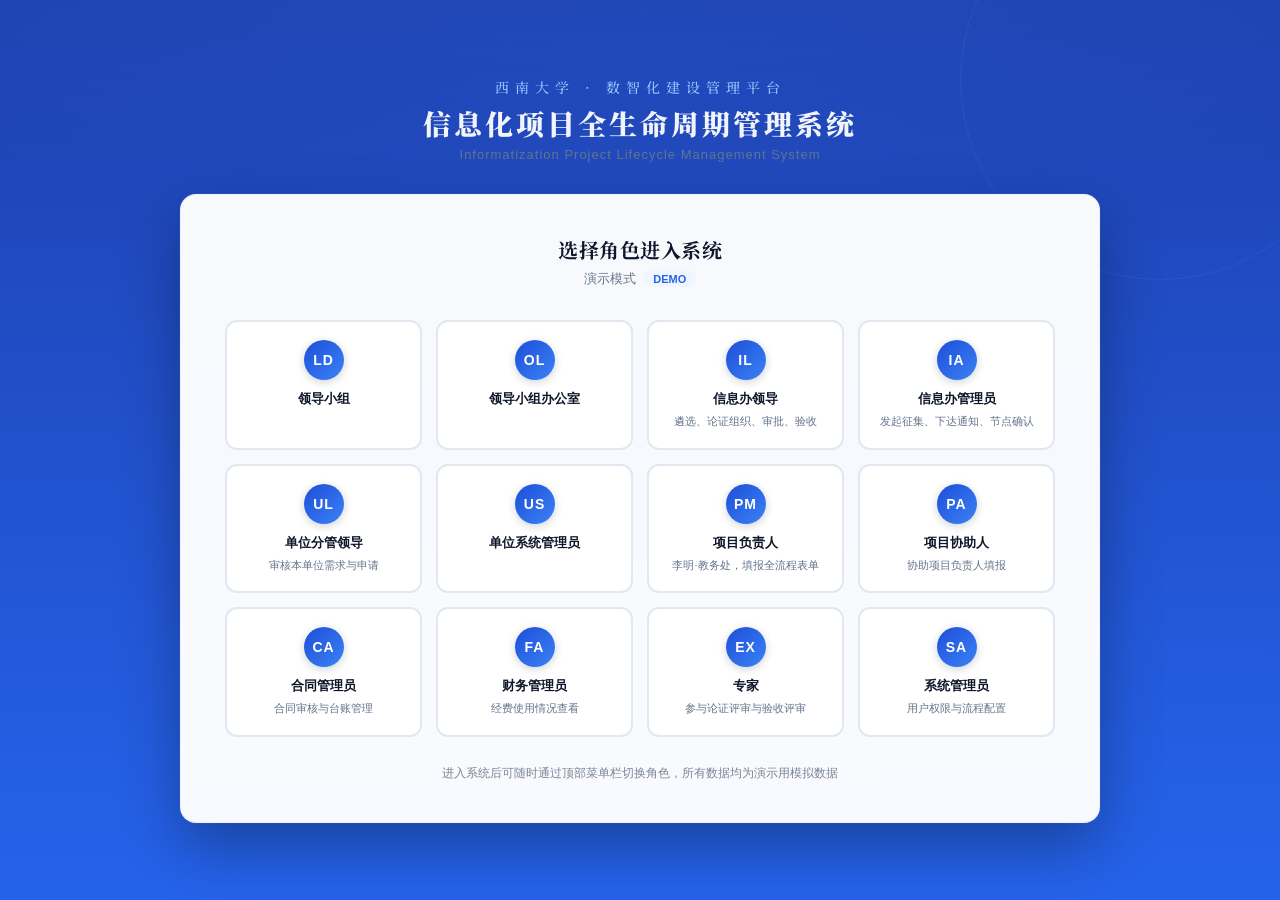
==== my-project-code/demo/index.html @ 93edc7f9 "20260416231631 修改Claude规范，剔除无关文件" ====
<!DOCTYPE html>
<html lang="zh-CN">
<head>
  <meta charset="UTF-8">
  <title>信息化项目全生命周期管理系统 — 演示登录</title>
  <link rel="stylesheet" href="shared/style.css">
  <style>
    body {
      background: var(--primary);
      min-height: 100vh;
      display: flex;
      flex-direction: column;
      align-items: center;
      justify-content: center;
      position: relative;
      overflow: hidden;
    }
    /* Subtle geometric background pattern */
    body::before {
      content: '';
      position: fixed;
      inset: 0;
      background:
        radial-gradient(ellipse 80% 50% at 50% -20%, rgba(59,130,246,.2), transparent),
        radial-gradient(ellipse 60% 40% at 80% 100%, rgba(37,99,235,.1), transparent),
        linear-gradient(180deg, #1e40af 0%, #2563eb 100%);
      z-index: 0;
    }
    /* Floating geometric accents */
    body::after {
      content: '';
      position: fixed;
      top: -120px;
      right: -80px;
      width: 400px;
      height: 400px;
      border: 1px solid rgba(96,165,250,.12);
      border-radius: 50%;
      z-index: 0;
    }
    .login-wrapper {
      position: relative;
      z-index: 1;
      width: 920px;
      max-width: 95vw;
    }
    .sys-brand {
      text-align: center;
      margin-bottom: 32px;
      animation: brandEnter .6s ease both;
    }
    .sys-org {
      font-family: var(--font-display);
      font-size: 14px;
      font-weight: 500;
      color: #93c5fd;
      letter-spacing: 6px;
      text-transform: uppercase;
      margin-bottom: 8px;
    }
    .sys-name {
      font-family: var(--font-display);
      font-size: 28px;
      font-weight: 900;
      color: #f1f5f9;
      letter-spacing: 3px;
      line-height: 1.3;
    }
    .sys-name-sub {
      font-size: 13px;
      color: #64748b;
      margin-top: 6px;
      font-weight: 400;
      letter-spacing: 1px;
    }
    @keyframes brandEnter {
      from { opacity: 0; transform: translateY(-20px); }
      to { opacity: 1; transform: none; }
    }
    .login-box {
      background: rgba(255,255,255,.97);
      backdrop-filter: blur(20px);
      border-radius: 16px;
      padding: 40px 44px;
      border: 1px solid rgba(226,232,240,.5);
      box-shadow: 0 25px 60px rgba(0,0,0,.3), 0 0 0 1px rgba(255,255,255,.05);
      animation: boxEnter .5s ease .15s both;
    }
    @keyframes boxEnter {
      from { opacity: 0; transform: translateY(20px) scale(.98); }
      to { opacity: 1; transform: none; }
    }
    .login-title {
      text-align: center;
      margin-bottom: 6px;
      font-family: var(--font-display);
      font-size: 20px;
      font-weight: 700;
      color: var(--text-primary);
      letter-spacing: 0.5px;
    }
    .login-sub {
      text-align: center;
      margin-bottom: 32px;
      font-size: 13px;
      color: var(--text-secondary);
    }
    .login-sub span {
      display: inline-block;
      padding: 2px 10px;
      background: #eff6ff;
      color: var(--accent);
      border-radius: 12px;
      font-weight: 600;
      font-size: 11px;
      margin-left: 4px;
    }
    .role-grid {
      display: grid;
      grid-template-columns: repeat(4, 1fr);
      gap: 14px;
    }
    .role-card {
      border: 2px solid var(--border);
      border-radius: 12px;
      padding: 18px 14px;
      text-align: center;
      cursor: pointer;
      transition: all .25s cubic-bezier(.4,0,.2,1);
      background: #fff;
      position: relative;
      overflow: hidden;
    }
    .role-card::before {
      content: '';
      position: absolute;
      inset: 0;
      background: linear-gradient(135deg, rgba(37,99,235,.04), transparent);
      opacity: 0;
      transition: opacity .25s ease;
    }
    .role-card:hover {
      border-color: var(--accent);
      transform: translateY(-4px);
      box-shadow: 0 8px 25px rgba(37,99,235,.15), 0 2px 6px rgba(0,0,0,.06);
    }
    .role-card:hover::before { opacity: 1; }
    .role-card:active { transform: translateY(-2px); }
    .role-card .icon { margin-bottom: 10px; display: flex; justify-content: center; position: relative; z-index: 1; }
    .role-card .name {
      font-size: 13px;
      font-weight: 700;
      color: var(--text-primary);
      margin-bottom: 5px;
      position: relative; z-index: 1;
    }
    .role-card .desc {
      font-size: 11px;
      color: var(--text-secondary);
      line-height: 1.5;
      position: relative; z-index: 1;
    }
    /* Staggered entrance animation */
    .role-card { animation: cardFlyIn .4s ease both; }
    .role-card:nth-child(1)  { animation-delay: .2s; }
    .role-card:nth-child(2)  { animation-delay: .25s; }
    .role-card:nth-child(3)  { animation-delay: .3s; }
    .role-card:nth-child(4)  { animation-delay: .35s; }
    .role-card:nth-child(5)  { animation-delay: .4s; }
    .role-card:nth-child(6)  { animation-delay: .45s; }
    .role-card:nth-child(7)  { animation-delay: .5s; }
    .role-card:nth-child(8)  { animation-delay: .55s; }
    .role-card:nth-child(9)  { animation-delay: .6s; }
    .role-card:nth-child(10) { animation-delay: .65s; }
    .role-card:nth-child(11) { animation-delay: .7s; }
    .role-card:nth-child(12) { animation-delay: .75s; }
    @keyframes cardFlyIn {
      from { opacity: 0; transform: translateY(16px) scale(.95); }
      to { opacity: 1; transform: none; }
    }
    .demo-notice {
      margin-top: 28px;
      text-align: center;
      font-size: 12px;
      color: #475569;
      opacity: 0;
      animation: fadeUp .4s ease .9s both;
    }
    @keyframes fadeUp {
      from { opacity: 0; transform: translateY(8px); }
      to { opacity: .7; transform: none; }
    }
    @media (max-width: 700px) {
      .role-grid { grid-template-columns: repeat(2, 1fr); }
      .login-box { padding: 28px 20px; }
      .sys-name { font-size: 22px; }
    }
  </style>
  <script src="shared/data.js"></script>
</head>
<body>
  <div class="login-wrapper">
    <div class="sys-brand">
      <div class="sys-org">西南大学 · 数智化建设管理平台</div>
      <div class="sys-name">信息化项目全生命周期管理系统</div>
      <div class="sys-name-sub">Informatization Project Lifecycle Management System</div>
    </div>
    <div class="login-box">
      <div class="login-title">选择角色进入系统</div>
      <div class="login-sub">演示模式 <span>DEMO</span></div>
      <div class="role-grid" id="role-grid"></div>
      <div class="demo-notice">进入系统后可随时通过顶部菜单栏切换角色，所有数据均为演示用模拟数据</div>
    </div>
  </div>
  <script>
    const descs = { 'project-leader':'审定重大项目立项','office-leader':'审定中小型项目、接收汇报','info-leader':'遴选、论证组织、审批、验收','info-admin':'发起征集、下达通知、节点确认','unit-leader':'审核本单位需求与申请','unit-sysadmin':'指派填报任务、排序提交','project-manager':'李明·教务处，填报全流程表单','project-assistant':'协助项目负责人填报','contract-admin':'合同审核与台账管理','finance-admin':'经费使用情况查看','expert':'参与论证评审与验收评审','sys-admin':'用户权限与流程配置' };
    const grid = document.getElementById('role-grid');
    DATA.roles.forEach(role => {
      const card = document.createElement('div');
      card.className = 'role-card';
      card.innerHTML = '<div class="icon"><span class="role-icon-badge">' + role.icon + '</span></div><div class="name">' + role.short + '</div><div class="desc">' + (descs[role.id] || '') + '</div>';
      card.onclick = () => { localStorage.setItem('currentRole', role.id); window.location.href = 'app.html#dashboard'; };
      grid.appendChild(card);
    });
  </script>
</body>
</html>
---- my-project-code/demo/shared/style.css ----
/* ===== Google Fonts Import ===== */
@import url('https://fonts.googleapis.com/css2?family=Noto+Serif+SC:wght@500;700;900&family=LXGW+WenKai:wght@400;500;700&display=swap');

/* ===== CSS Variables / Light Blue Theme ===== */
:root {
  --primary: #2563eb;
  --primary-hover: #1d4ed8;
  --primary-light: #3b82f6;
  --accent: #2563eb;
  --accent-hover: #1d4ed8;
  --accent-light: #dbeafe;
  --success: #15803d;
  --warning: #a16207;
  --danger: #dc2626;
  --info: #1d4ed8;
  --text-primary: #0f172a;
  --text-secondary: #64748b;
  --text-muted: #94a3b8;
  --border: #e2e8f0;
  --border-light: #f1f5f9;
  --bg-layout: #f0f5ff;
  --bg-card: #ffffff;
  --bg-warm: #f8faff;
  --sidebar-bg: #ffffff;
  --sidebar-text: #475569;
  --sidebar-active-bg: #eff6ff;
  --sidebar-hover-bg: #f8fafc;
  --sidebar-active-text: #2563eb;
  --sidebar-group-text: #94a3b8;
  --header-height: 56px;
  --sidebar-width: 220px;
  --radius: 8px;
  --radius-lg: 12px;
  --shadow: 0 1px 3px rgba(15,23,42,.06), 0 1px 2px rgba(15,23,42,.04);
  --shadow-md: 0 4px 6px -1px rgba(15,23,42,.07), 0 2px 4px -2px rgba(15,23,42,.05);
  --shadow-lg: 0 10px 15px -3px rgba(15,23,42,.08), 0 4px 6px -4px rgba(15,23,42,.04);
  --font-display: 'Noto Serif SC', 'SimSun', serif;
  --font-body: 'LXGW WenKai', 'PingFang SC', 'Microsoft YaHei', sans-serif;
  --transition: .2s cubic-bezier(.4,0,.2,1);
}

/* ===== Reset ===== */
*, *::before, *::after { box-sizing: border-box; margin: 0; padding: 0; }
body {
  font-family: var(--font-body);
  font-size: 14px;
  color: var(--text-primary);
  background: var(--bg-layout);
  -webkit-font-smoothing: antialiased;
  -moz-osx-font-smoothing: grayscale;
}
a { color: var(--accent); text-decoration: none; cursor: pointer; transition: color var(--transition); }
a:hover { color: var(--accent-hover); text-decoration: underline; }
table { border-collapse: collapse; width: 100%; }

/* ===== Scrollbar ===== */
::-webkit-scrollbar { width: 6px; height: 6px; }
::-webkit-scrollbar-track { background: transparent; }
::-webkit-scrollbar-thumb { background: #cbd5e1; border-radius: 3px; }
::-webkit-scrollbar-thumb:hover { background: #94a3b8; }

/* ===== Layout ===== */
.layout { display: flex; flex-direction: column; height: 100vh; overflow: hidden; }
.layout-header {
  height: var(--header-height);
  background: var(--primary);
  display: flex; align-items: center; justify-content: space-between;
  padding: 0 24px;
  flex-shrink: 0;
  z-index: 100;
  box-shadow: 0 1px 3px rgba(0,0,0,.2);
}
.layout-header .logo {
  font-family: var(--font-display);
  font-size: 17px;
  font-weight: 700;
  color: #f1f5f9;
  white-space: nowrap;
  letter-spacing: 1.5px;
}
.layout-header .header-right { display: flex; align-items: center; gap: 14px; }
.layout-body { display: flex; flex: 1; overflow: hidden; }
.layout-sidebar {
  width: var(--sidebar-width);
  background: var(--sidebar-bg);
  overflow-y: auto;
  flex-shrink: 0;
  border-right: 1px solid var(--border);
  box-shadow: none;
}
.layout-content {
  flex: 1;
  overflow-y: auto;
  padding: 20px 24px;
  background: var(--bg-layout);
  animation: contentFadeIn .35s ease;
}
@keyframes contentFadeIn { from { opacity: 0; transform: translateY(6px); } to { opacity: 1; transform: none; } }

/* ===== Sidebar Navigation ===== */
.nav-group-label {
  padding: 16px 20px 6px;
  font-size: 10px;
  letter-spacing: 2px;
  color: var(--sidebar-group-text);
  text-transform: uppercase;
  font-weight: 700;
}
.nav-item {
  display: flex;
  align-items: center;
  gap: 8px;
  padding: 10px 20px;
  color: var(--sidebar-text);
  cursor: pointer;
  font-size: 13px;
  transition: all var(--transition);
  white-space: nowrap;
  overflow: hidden;
  text-overflow: ellipsis;
  text-decoration: none;
  border-left: 3px solid transparent;
  margin: 1px 0;
}
.nav-item svg {
  width: 16px;
  height: 16px;
  flex-shrink: 0;
  stroke-width: 1.8;
}
.nav-item.active svg {
  color: var(--sidebar-active-text);
}
.nav-item:hover {
  background: var(--sidebar-hover-bg);
  color: var(--text-primary);
  text-decoration: none;
}
.nav-item.active {
  background: var(--sidebar-active-bg);
  color: var(--sidebar-active-text);
  font-weight: 600;
  text-decoration: none;
  border-left-color: var(--sidebar-active-text);
}

/* ===== Breadcrumb ===== */
.breadcrumb {
  font-size: 12px;
  color: var(--text-muted);
  margin-bottom: 14px;
  font-weight: 500;
}
.breadcrumb span { color: var(--text-primary); font-weight: 600; }
.breadcrumb a { color: var(--text-muted); text-decoration: none; }
.breadcrumb a:hover { color: var(--accent); }

/* ===== Page Title ===== */
.page-header {
  display: flex;
  align-items: center;
  justify-content: space-between;
  margin-bottom: 20px;
}
.page-title {
  font-family: var(--font-display);
  font-size: 20px;
  font-weight: 700;
  color: var(--text-primary);
  letter-spacing: 0.5px;
}

/* ===== Cards ===== */
.card {
  background: var(--bg-card);
  border-radius: var(--radius-lg);
  border: 1px solid var(--border);
  padding: 22px;
  margin-bottom: 18px;
  box-shadow: var(--shadow);
  transition: box-shadow var(--transition);
  animation: cardEnter .4s ease both;
}
.card:hover { box-shadow: var(--shadow-md); }
.card-title {
  font-family: var(--font-display);
  font-size: 15px;
  font-weight: 700;
  margin-bottom: 16px;
  color: var(--text-primary);
  border-bottom: 2px solid var(--border-light);
  padding-bottom: 12px;
  letter-spacing: 0.3px;
}
@keyframes cardEnter {
  from { opacity: 0; transform: translateY(10px); }
  to { opacity: 1; transform: none; }
}
.card:nth-child(2) { animation-delay: .05s; }
.card:nth-child(3) { animation-delay: .1s; }
.card:nth-child(4) { animation-delay: .15s; }

/* ===== Stat Cards ===== */
.stat-row { display: flex; gap: 16px; margin-bottom: 18px; }
.stat-card {
  flex: 1;
  background: var(--bg-card);
  border-radius: var(--radius-lg);
  padding: 18px 22px;
  border: 1px solid var(--border);
  display: flex;
  flex-direction: column;
  gap: 6px;
  box-shadow: var(--shadow);
  transition: all var(--transition);
  position: relative;
  overflow: hidden;
  animation: cardEnter .4s ease both;
}
.stat-card::before {
  content: '';
  position: absolute;
  left: 0;
  top: 0;
  bottom: 0;
  width: 4px;
}
.stat-card:hover {
  transform: translateY(-2px);
  box-shadow: var(--shadow-lg);
}
.stat-value { font-family: var(--font-display); font-size: 30px; font-weight: 900; color: var(--text-primary); line-height: 1.1; }
.stat-label { font-size: 12px; color: var(--text-secondary); font-weight: 500; }

.stat-card.success::before { background: var(--success); }
.stat-card.success .stat-value { color: var(--success); }
.stat-card.warning::before { background: var(--warning); }
.stat-card.warning .stat-value { color: var(--warning); }
.stat-card.purple::before { background: #7c3aed; }
.stat-card.purple .stat-value { color: #7c3aed; }
.stat-card.danger::before { background: var(--danger); }
.stat-card.danger .stat-value { color: var(--danger); }

.stat-blue::before   { background: var(--info) !important; }
.stat-blue .stat-value   { color: var(--info) !important; }
.stat-green::before  { background: var(--success) !important; }
.stat-green .stat-value  { color: var(--success) !important; }
.stat-orange::before { background: #ea580c !important; }
.stat-orange .stat-value { color: #ea580c !important; }
.stat-purple::before { background: #7c3aed !important; }
.stat-purple .stat-value { color: #7c3aed !important; }

/* ===== Buttons ===== */
.btn {
  display: inline-flex;
  align-items: center;
  gap: 6px;
  padding: 7px 18px;
  border-radius: 6px;
  border: 1px solid var(--border);
  background: #fff;
  font-family: var(--font-body);
  font-size: 13px;
  font-weight: 500;
  cursor: pointer;
  transition: all var(--transition);
  color: var(--text-primary);
}
.btn:hover { border-color: var(--primary); color: var(--primary); box-shadow: 0 1px 2px rgba(0,0,0,.05); }
.btn-primary {
  background: var(--accent);
  border-color: var(--accent);
  color: #fff;
}
.btn-primary:hover { background: var(--accent-hover); border-color: var(--accent-hover); color: #fff; box-shadow: 0 2px 4px rgba(14,165,156,.3); }
.btn-success { background: var(--success); border-color: var(--success); color: #fff; }
.btn-success:hover { background: #16a34a; border-color: #16a34a; color: #fff; }
.btn-danger { background: #fef2f2; border-color: #fecaca; color: var(--danger); }
.btn-danger:hover { background: #fee2e2; }
.btn-warning { background: var(--accent); border-color: var(--accent); color: #fff; }
.btn-warning:hover { background: var(--accent-hover); border-color: var(--accent-hover); color: #fff; }
.btn-danger-outline { background: #fff; border-color: var(--danger); color: var(--danger); }
.btn-danger-outline:hover { background: #fef2f2; }
.btn-sm { padding: 4px 12px; font-size: 12px; border-radius: 5px; }
.btn-link { border: none; background: none; color: var(--accent); padding: 0 4px; text-decoration: underline; font-weight: 500; }
.btn-link:hover { color: var(--accent-hover); }
.btn-default { background: #fff; border: 1px solid var(--border); color: var(--text-primary); }
.btn-default:hover { border-color: var(--primary); color: var(--primary); }

/* ===== Forms ===== */
.form-grid { display: grid; grid-template-columns: 1fr 1fr; gap: 16px; margin-bottom: 16px; }
.form-grid.cols-1 { grid-template-columns: 1fr; }
.form-grid.cols-3 { grid-template-columns: 1fr 1fr 1fr; }
.form-item { display: flex; flex-direction: column; gap: 5px; }
.form-item.span-2 { grid-column: span 2; }
.form-label { font-size: 13px; color: var(--text-secondary); font-weight: 500; }
.form-label .req { color: var(--danger); margin-left: 2px; }
.required::after { content: ' *'; color: var(--danger); }
.form-control {
  padding: 8px 12px;
  border: 1px solid var(--border);
  border-radius: 6px;
  font-family: var(--font-body);
  font-size: 13px;
  outline: none;
  transition: all var(--transition);
  background: #fff;
  color: var(--text-primary);
  width: 100%;
}
.form-control:focus { border-color: var(--accent); box-shadow: 0 0 0 3px rgba(14,165,156,.12); }
.form-control[readonly], .form-control[disabled] { background: var(--bg-layout); color: var(--text-secondary); }
textarea.form-control { resize: vertical; min-height: 80px; }
.input {
  padding: 7px 12px;
  border: 1px solid var(--border);
  border-radius: 6px;
  font-family: var(--font-body);
  font-size: 13px;
  outline: none;
  transition: all var(--transition);
  background: #fff;
  color: var(--text-primary);
}
.input:focus { border-color: var(--accent); box-shadow: 0 0 0 3px rgba(14,165,156,.12); }
.input[disabled] { background: var(--bg-layout); color: var(--text-secondary); }
.select {
  padding: 7px 12px;
  border: 1px solid var(--border);
  border-radius: 6px;
  font-family: var(--font-body);
  font-size: 13px;
  outline: none;
  background: #fff;
  color: var(--text-primary);
  cursor: pointer;
  transition: border-color var(--transition);
}
.select:focus { border-color: var(--accent); }
.textarea {
  padding: 8px 12px;
  border: 1px solid var(--border);
  border-radius: 6px;
  font-family: var(--font-body);
  font-size: 13px;
  outline: none;
  resize: vertical;
  background: #fff;
  color: var(--text-primary);
  width: 100%;
  transition: all var(--transition);
}
.textarea:focus { border-color: var(--accent); box-shadow: 0 0 0 3px rgba(14,165,156,.12); }
.textarea[disabled] { background: var(--bg-layout); color: var(--text-secondary); }
.form-hint { font-size: 11px; color: var(--text-muted); }
.form-footer { display: flex; justify-content: flex-end; gap: 8px; padding-top: 10px; border-top: 1px solid var(--border-light); margin-top: 10px; }
.form-actions { display: flex; justify-content: flex-end; gap: 8px; padding-top: 14px; border-top: 1px solid var(--border-light); margin-top: 18px; }
.form-title {
  font-family: var(--font-display);
  font-size: 16px;
  font-weight: 700;
  border-bottom: 2px solid var(--accent);
  padding-bottom: 10px;
  margin-bottom: 16px;
}
.form-section-title {
  font-family: var(--font-display);
  font-size: 14px;
  font-weight: 700;
  color: var(--text-primary);
  border-left: 3px solid var(--accent);
  padding-left: 10px;
  margin: 16px 0 12px;
  letter-spacing: 0.3px;
}

/* ===== Search / Filter Bar ===== */
.search-bar { display: flex; gap: 8px; align-items: center; margin-bottom: 16px; flex-wrap: wrap; }
.filter-bar { display: flex; gap: 8px; align-items: center; margin-bottom: 16px; flex-wrap: wrap; }
.filter-bar .input, .filter-bar .select { padding: 6px 12px; border: 1px solid var(--border); border-radius: 6px; font-size: 13px; }

/* ===== Tables ===== */
.table-wrap {
  background: var(--bg-card);
  border-radius: var(--radius-lg);
  border: 1px solid var(--border);
  overflow: hidden;
  box-shadow: var(--shadow);
}
.table { width: 100%; border-collapse: collapse; }
.data-table { width: 100%; }
.data-table th, .table th {
  padding: 12px 14px;
  background: #f1f5f9;
  font-weight: 600;
  font-size: 12px;
  color: var(--text-secondary);
  border-bottom: 2px solid var(--border);
  text-align: left;
  white-space: nowrap;
  text-transform: uppercase;
  letter-spacing: 0.5px;
}
.data-table th.sortable { cursor: pointer; user-select: none; }
.data-table th.sortable:hover { color: var(--text-primary); }
.data-table th .sort-icon { font-size: 10px; margin-left: 4px; opacity: .5; }
.data-table td, .table td {
  padding: 11px 14px;
  border-bottom: 1px solid var(--border-light);
  font-size: 13px;
  transition: background var(--transition);
}
.data-table tr:last-child td, .table tr:last-child td { border-bottom: none; }
.data-table tr:hover td, .table tr:hover td { background: #f8fafc; }
.table-pagination {
  padding: 12px 14px;
  display: flex;
  justify-content: space-between;
  align-items: center;
  font-size: 12px;
  color: var(--text-secondary);
  border-top: 1px solid var(--border);
  background: #fafbfc;
}

/* ===== Tags (Properly Color-Coded) ===== */
.tag {
  display: inline-block;
  padding: 2px 10px;
  border-radius: 12px;
  font-size: 11px;
  white-space: nowrap;
  font-weight: 600;
  letter-spacing: 0.2px;
}
.tag-blue    { background: #eff6ff; color: #1d4ed8; border: 1px solid #bfdbfe; }
.tag-green   { background: #f0fdf4; color: #15803d; border: 1px solid #bbf7d0; }
.tag-success { background: #f0fdf4; color: #15803d; border: 1px solid #bbf7d0; }
.tag-orange  { background: #fff7ed; color: #c2410c; border: 1px solid #fed7aa; }
.tag-warning { background: #fefce8; color: #a16207; border: 1px solid #fef08a; }
.tag-red     { background: #fef2f2; color: #dc2626; border: 1px solid #fecaca; }
.tag-danger  { background: #fef2f2; color: #dc2626; border: 1px solid #fecaca; }
.tag-purple  { background: #faf5ff; color: #7c3aed; border: 1px solid #e9d5ff; }
.tag-gray    { background: #f1f5f9; color: #475569; border: 1px solid #cbd5e1; }
.tag-cyan    { background: #ecfeff; color: #0e7490; border: 1px solid #a5f3fc; }

/* ===== Notice Items ===== */
.notice-item {
  border-left: 4px solid var(--border);
  padding: 10px 14px;
  border-radius: 0 var(--radius) var(--radius) 0;
  margin-bottom: 10px;
  font-size: 13px;
  background: #fff;
  box-shadow: var(--shadow);
  transition: transform var(--transition);
}
.notice-item:hover { transform: translateX(2px); }
.notice-item.danger  { border-left-color: var(--danger); background: #fffbfb; }
.notice-item.warning { border-left-color: var(--warning); background: #fffdf5; }
.notice-item.info    { border-left-color: var(--accent); background: #f0fdfa; }
.notice-title { font-weight: 700; margin-bottom: 4px; }
.notice-time  { font-size: 11px; color: var(--text-muted); margin-top: 4px; }

/* ===== Timeline ===== */
.timeline { position: relative; padding-left: 28px; }
.timeline-item { position: relative; padding-bottom: 22px; }
.timeline-item:last-child { padding-bottom: 0; }
.timeline-item::before { content: ''; position: absolute; left: -18px; top: 8px; bottom: -14px; width: 2px; background: var(--border); }
.timeline-item:last-child::before { display: none; }
.timeline-dot {
  position: absolute; left: -26px; top: 3px;
  width: 16px; height: 16px;
  border-radius: 50%;
  background: var(--border);
  border: 3px solid #fff;
  box-shadow: 0 0 0 1px var(--border);
  transition: all var(--transition);
}
.timeline-dot.done    { background: var(--accent); box-shadow: 0 0 0 1px var(--accent); }
.timeline-dot.active  { background: var(--accent); box-shadow: 0 0 0 3px rgba(14,165,156,.2); }
.timeline-content { font-size: 13px; }
.timeline-header { display: flex; align-items: center; gap: 8px; margin-bottom: 4px; font-weight: 600; }
.timeline-meta { font-size: 11px; color: var(--text-muted); }

/* ===== Lifecycle Progress Bar ===== */
.lifecycle { display: flex; align-items: center; margin: 20px 0; }
.lifecycle-bar { display: flex; align-items: center; }
.lc-step { display: flex; flex-direction: column; align-items: center; flex: 1; min-width: 64px; }
.lc-dot {
  width: 32px; height: 32px;
  border-radius: 50%;
  display: flex; align-items: center; justify-content: center;
  font-size: 12px; font-weight: 700;
  background: var(--border);
  color: var(--text-muted);
  border: 2px solid var(--border);
  transition: all var(--transition);
}
.lc-dot.done    { background: var(--accent); color: #fff; border-color: var(--accent); }
.lc-dot.active  { background: var(--accent); color: #fff; border-color: var(--accent); box-shadow: 0 0 0 4px rgba(14,165,156,.15); }
.lc-label { font-size: 11px; color: var(--text-muted); margin-top: 6px; white-space: nowrap; font-weight: 500; }
.lc-label.done   { color: var(--accent); }
.lc-label.active { color: var(--accent); font-weight: 700; }
.lc-line { flex: 1; height: 2px; background: var(--border); margin-top: -14px; transition: background var(--transition); }
.lc-line.done { background: var(--accent); }
.lc-done  .lc-dot { background: var(--accent); color: #fff; border-color: var(--accent); }
.lc-done  .lc-label { color: var(--accent); }
.lc-done-line { background: var(--accent) !important; }
.lc-active .lc-dot { background: var(--accent); color: #fff; border-color: var(--accent); box-shadow: 0 0 0 4px rgba(14,165,156,.15); }
.lc-active .lc-label { color: var(--accent); font-weight: 700; }
.lc-pending .lc-dot { background: var(--border); color: var(--text-muted); }
.lc-pending .lc-label { color: var(--text-muted); }

/* ===== Approval Flow Nodes ===== */
.approval-flow { display: flex; flex-direction: column; }
.af-node { display: flex; align-items: flex-start; gap: 12px; padding: 8px 0; }
.af-dot {
  width: 20px; height: 20px;
  border-radius: 50%;
  background: var(--border);
  color: var(--text-muted);
  display: flex; align-items: center; justify-content: center;
  font-size: 10px; flex-shrink: 0; margin-top: 2px;
}
.af-line { width: 2px; height: 16px; background: var(--border); margin-left: 9px; }
.af-body { flex: 1; }
.af-node-title  { font-weight: 700; font-size: 13px; }
.af-node-meta   { font-size: 11px; color: var(--text-muted); margin-top: 2px; }
.af-node-comment{ font-size: 12px; color: var(--text-secondary); margin-top: 4px; }
.step-done   .af-dot { background: var(--accent); color: #fff; }
.step-active .af-dot { background: var(--accent); color: #fff; box-shadow: 0 0 0 3px rgba(14,165,156,.2); }
.step-danger .af-dot { background: var(--danger); color: #fff; }
.step-done .af-line  { background: var(--accent); }
.step-pending .af-dot { background: var(--border); }

/* ===== Progress Bar ===== */
.progress-bar-wrap { background: var(--border-light); border-radius: 4px; overflow: hidden; height: 6px; flex: 1; }
.progress-bar {
  height: 100%;
  background: linear-gradient(90deg, var(--accent), #60a5fa);
  border-radius: 4px;
  transition: width .5s cubic-bezier(.4,0,.2,1);
}

/* ===== Detail Grid ===== */
.detail-grid { display: grid; grid-template-columns: repeat(2, 1fr); gap: 12px 24px; }
.detail-item { display: flex; flex-direction: column; gap: 4px; }
.detail-label { font-size: 12px; color: var(--text-muted); font-weight: 500; }

/* ===== Alerts ===== */
.alert { padding: 12px 16px; border-radius: var(--radius); font-size: 13px; margin-bottom: 12px; }
.alert-success { background: #f0fdf4; border: 1px solid #bbf7d0; color: #15803d; }
.alert-danger  { background: #fef2f2; border: 1px solid #fecaca; color: var(--danger); }
.alert-warning { background: #fefce8; border: 1px solid #fef08a; color: #92400e; }

/* ===== Links ===== */
.link { color: var(--accent); cursor: pointer; text-decoration: underline; font-weight: 500; }
.link:hover { color: var(--accent-hover); }
.link-danger { color: var(--danger); cursor: pointer; }
.link-danger:hover { color: #991b1b; text-decoration: underline; }
.link-action { color: var(--accent); cursor: pointer; font-size: 13px; text-decoration: underline; font-weight: 500; }
.link-action:hover { color: var(--accent-hover); }

/* ===== Toast ===== */
.toast-container { position: fixed; top: 20px; right: 20px; z-index: 9999; display: flex; flex-direction: column; gap: 10px; }
.toast {
  padding: 12px 18px;
  border-radius: var(--radius);
  background: #fff;
  box-shadow: var(--shadow-lg);
  font-size: 13px;
  display: flex;
  align-items: center;
  gap: 10px;
  animation: toastSlideIn .3s cubic-bezier(.4,0,.2,1);
  border: 1px solid var(--border);
  font-weight: 500;
}
.toast.success { border-left: 4px solid var(--success); }
.toast.error   { border-left: 4px solid var(--danger); }
.toast.info    { border-left: 4px solid var(--accent); }
.toast.warning { border-left: 4px solid var(--warning); }
@keyframes toastSlideIn { from { opacity:0; transform:translateX(30px) scale(.95); } to { opacity:1; transform:none; } }

.toast-icon { display: inline-flex; align-items: center; justify-content: center; width: 20px; height: 20px; border-radius: 50%; font-size: 11px; font-weight: 700; line-height: 1; }
.toast-icon--success { background: var(--success); color: #fff; }
.toast-icon--error   { background: var(--danger); color: #fff; }
.toast-icon--info    { background: var(--accent); color: #fff; }
.toast-icon--warning { background: var(--warning); color: #fff; }

/* ===== Role Switcher ===== */
.role-select {
  padding: 5px 12px;
  border: 1px solid rgba(255,255,255,.2);
  border-radius: 6px;
  font-family: var(--font-body);
  font-size: 13px;
  background: rgba(255,255,255,.1);
  color: #e2e8f0;
  cursor: pointer;
  outline: none;
  min-width: 160px;
  transition: all var(--transition);
}
.role-select:hover { background: rgba(255,255,255,.15); border-color: rgba(255,255,255,.3); }
.role-select option { background: #fff; color: var(--text-primary); }

/* ===== Empty State ===== */
.empty-state { text-align: center; padding: 52px 0; color: var(--text-muted); }
.empty-state .icon { font-size: 44px; margin-bottom: 10px; opacity: .5; }

/* ===== Tabs ===== */
.tabs { display: flex; border-bottom: 2px solid var(--border-light); margin-bottom: 18px; gap: 4px; }
.tab-item {
  padding: 10px 22px;
  cursor: pointer;
  font-size: 13px;
  font-weight: 500;
  color: var(--text-secondary);
  border-bottom: 2px solid transparent;
  margin-bottom: -2px;
  transition: all var(--transition);
  border-radius: 6px 6px 0 0;
}
.tab-item:hover { color: var(--text-primary); background: var(--border-light); }
.tab-item.active {
  color: var(--accent);
  border-bottom-color: var(--accent);
  font-weight: 700;
  background: transparent;
}

/* ===== Badge ===== */
.badge {
  display: inline-flex;
  align-items: center;
  justify-content: center;
  min-width: 18px;
  height: 18px;
  padding: 0 6px;
  background: var(--danger);
  color: #fff;
  border-radius: 9px;
  font-size: 11px;
  font-weight: 700;
  vertical-align: top;
  margin-left: 4px;
}

/* ===== Utility Classes ===== */
.flex { display: flex; }
.flex-1 { flex: 1; }
.gap-8 { gap: 8px; }
.gap-16 { gap: 16px; }
.mt-8  { margin-top: 8px; }
.mt-16 { margin-top: 16px; }
.mb-8  { margin-bottom: 8px; }
.mb-16 { margin-bottom: 16px; }
.text-right { text-align: right; }
.text-secondary { color: var(--text-secondary); }
.font-bold { font-weight: 700; }

/* ===== Step Wizard ===== */
.step-wizard { display: flex; align-items: center; margin: 22px 0; padding: 18px 0; }
.sw-step { display: flex; flex-direction: column; align-items: center; min-width: 84px; }
.sw-number {
  width: 36px; height: 36px;
  border-radius: 50%;
  display: flex; align-items: center; justify-content: center;
  font-size: 14px; font-weight: 700;
  background: var(--border);
  color: var(--text-muted);
  border: 2px solid var(--border);
  transition: all var(--transition);
}
.sw-step.done .sw-number { background: var(--accent); color: #fff; border-color: var(--accent); }
.sw-step.active .sw-number { background: var(--accent); color: #fff; border-color: var(--accent); box-shadow: 0 0 0 5px rgba(14,165,156,.15); }
.sw-label { font-size: 12px; margin-top: 8px; color: var(--text-muted); white-space: nowrap; font-weight: 500; }
.sw-step.done .sw-label { color: var(--accent); }
.sw-step.active .sw-label { color: var(--accent); font-weight: 700; }
.sw-line { flex: 1; height: 2px; background: var(--border); margin: 0 10px; margin-top: -20px; }
.sw-line.done { background: var(--accent); }

/* ===== Modal Dialog ===== */
.modal-overlay {
  position: fixed; top: 0; left: 0; width: 100%; height: 100%;
  background: rgba(15,23,42,.5);
  backdrop-filter: blur(4px);
  z-index: 1000;
  display: flex; align-items: center; justify-content: center;
  animation: modalBgFadeIn .25s ease;
}
.modal-dialog {
  background: #fff;
  border-radius: var(--radius-lg);
  width: 520px;
  max-width: 90vw;
  max-height: 85vh;
  box-shadow: 0 20px 60px rgba(15,23,42,.2);
  display: flex; flex-direction: column;
  border: 1px solid var(--border);
  animation: modalSlideUp .3s cubic-bezier(.4,0,.2,1);
}
.modal-header {
  display: flex; align-items: center; justify-content: space-between;
  padding: 18px 22px;
  border-bottom: 1px solid var(--border-light);
}
.modal-title { font-family: var(--font-display); font-size: 17px; font-weight: 700; }
.modal-close { font-size: 22px; cursor: pointer; color: var(--text-muted); padding: 0 4px; line-height: 1; transition: color var(--transition); }
.modal-close:hover { color: var(--text-primary); }
.modal-body { padding: 22px; overflow-y: auto; flex: 1; }
.modal-footer { padding: 14px 22px; border-top: 1px solid var(--border-light); display: flex; justify-content: flex-end; gap: 8px; }
@keyframes modalBgFadeIn { from { opacity: 0; } to { opacity: 1; } }
@keyframes modalSlideUp { from { opacity: 0; transform: translateY(20px) scale(.97); } to { opacity: 1; transform: none; } }

/* ===== Drawer (Right Slide) ===== */
.drawer-overlay {
  position: fixed; top: 0; left: 0; width: 100%; height: 100%;
  background: rgba(15,23,42,.4);
  backdrop-filter: blur(3px);
  z-index: 1000;
  animation: modalBgFadeIn .2s ease;
}
.drawer-panel {
  position: fixed; top: 0; right: -500px;
  width: 500px; max-width: 92vw;
  height: 100%;
  background: #fff;
  box-shadow: -8px 0 30px rgba(15,23,42,.12);
  transition: right .35s cubic-bezier(.4,0,.2,1);
  display: flex; flex-direction: column;
  border-left: none;
}
.drawer-overlay.open .drawer-panel { right: 0; }
.drawer-header {
  display: flex; align-items: center; justify-content: space-between;
  padding: 18px 22px;
  border-bottom: 1px solid var(--border-light);
  flex-shrink: 0;
}
.drawer-title { font-family: var(--font-display); font-size: 17px; font-weight: 700; }
.drawer-close { font-size: 22px; cursor: pointer; color: var(--text-muted); padding: 0 4px; transition: color var(--transition); }
.drawer-close:hover { color: var(--text-primary); }
.drawer-body { padding: 22px; overflow-y: auto; flex: 1; }

/* ===== Workflow Flow Diagram ===== */
.flow-diagram { display: flex; align-items: center; flex-wrap: wrap; gap: 6px; padding: 18px 0; overflow-x: auto; }
.flow-node {
  display: flex; flex-direction: column; align-items: center;
  min-width: 96px; padding: 10px 14px;
  border-radius: var(--radius);
  border: 2px solid var(--border);
  background: #fff;
  text-align: center; cursor: default;
  transition: all var(--transition);
  box-shadow: var(--shadow);
}
.flow-node.main { border-color: var(--accent); background: #f0fdfa; }
.flow-node.review { border-color: var(--text-muted); background: #f8fafc; border-style: dashed; }
.flow-node.locked { opacity: .6; }
.flow-node.editable { cursor: pointer; }
.flow-node.editable:hover { box-shadow: var(--shadow-md); transform: translateY(-2px); }
.flow-node-name { font-size: 12px; font-weight: 700; }
.flow-node-role { font-size: 10px; color: var(--text-muted); margin-top: 3px; }
.flow-node-status { font-size: 10px; margin-top: 4px; }
.flow-node-status.completed { color: var(--success); font-weight: 600; }
.flow-node-status.in-progress { color: var(--accent); font-weight: 700; }
.flow-node-status.unreached { color: var(--text-muted); }
.flow-node-status.rollback { color: var(--warning); }
.flow-arrow { font-size: 18px; color: var(--border); margin: 0 4px; margin-top: -20px; }

/* ===== Return Banner ===== */
.return-banner {
  background: #fff7ed;
  border: 1px solid #fed7aa;
  border-radius: var(--radius);
  padding: 14px 18px;
  margin-bottom: 18px;
}
.return-banner-title { font-weight: 700; color: #c2410c; margin-bottom: 4px; font-size: 13px; }
.return-banner-meta { font-size: 12px; color: var(--text-secondary); }
.return-banner-reason { font-size: 13px; margin-top: 8px; padding: 10px; background: #fff; border-radius: 6px; border: 1px solid #fed7aa; }

/* ===== Change Level Indicator ===== */
.change-level {
  display: inline-flex; align-items: center; gap: 6px;
  padding: 6px 14px; border-radius: 6px;
  font-size: 13px; font-weight: 700;
}
.change-level.major { background: #fef2f2; color: var(--danger); border: 1px solid #fecaca; }
.change-level.general { background: #fefce8; color: #92400e; border: 1px solid #fef08a; }
.change-level.info { background: #f0fdf4; color: var(--success); border: 1px solid #bbf7d0; }

/* ===== Quick Entry Cards ===== */
.quick-entries { display: flex; gap: 14px; margin-bottom: 18px; }
.quick-entry {
  display: flex; align-items: center; gap: 10px;
  padding: 14px 18px;
  background: #fff;
  border-radius: var(--radius-lg);
  border: 1px solid var(--border);
  cursor: pointer;
  transition: all var(--transition);
  flex: 1;
  box-shadow: var(--shadow);
}
.quick-entry:hover {
  border-color: var(--accent);
  background: #f0fdfa;
  transform: translateY(-2px);
  box-shadow: var(--shadow-md);
}
.quick-entry-icon { font-size: 26px; }
.quick-entry-text { font-size: 14px; font-weight: 600; }
.quick-entry-desc { font-size: 11px; color: var(--text-secondary); }

/* ===== Tab Content Transition ===== */
.tab-content { animation: tabFadeIn .25s ease; }
@keyframes tabFadeIn { from { opacity: 0; transform: translateY(6px); } to { opacity: 1; transform: none; } }

/* ===== CSS Indicators ===== */
.ci-pass, .ci-warn, .ci-fail { display: inline-block; width: 8px; height: 8px; border-radius: 50%; margin-right: 5px; vertical-align: middle; }
.ci-pass { background: var(--success); box-shadow: 0 0 0 2px rgba(21,128,61,.15); }
.ci-warn { background: var(--warning); box-shadow: 0 0 0 2px rgba(161,98,7,.15); }
.ci-fail { background: var(--danger); box-shadow: 0 0 0 2px rgba(220,38,38,.15); }

/* ===== Inline Notice ===== */
.inline-notice { display: inline-block; padding: 2px 8px; border-radius: 4px; font-size: 11px; background: var(--border-light); color: var(--text-secondary); border: 1px solid var(--border); font-weight: 500; }
.inline-notice.lock { color: var(--text-secondary); }
.inline-notice.warn { color: #92400e; background: #fefce8; border-color: #fef08a; }

/* ===== Channel Badge ===== */
.channel-badge { display: inline-block; padding: 2px 8px; border-radius: 4px; font-size: 10px; background: var(--border-light); color: var(--text-secondary); border: 1px solid var(--border); margin-right: 3px; font-weight: 500; }

/* ===== Role Icon Badge ===== */
.role-icon-badge {
  display: inline-flex; align-items: center; justify-content: center;
  width: 40px; height: 40px;
  border-radius: 50%;
  background: linear-gradient(135deg, #1d4ed8 0%, #3b82f6 100%);
  color: #fff;
  font-size: 14px;
  font-weight: 700;
  letter-spacing: 1px;
  box-shadow: 0 2px 8px rgba(15,23,42,.2);
}
.role-icon-badge.sm { width: 26px; height: 26px; font-size: 10px; }

/* ===== Flow Lock Label ===== */
.flow-lock { display: inline-block; padding: 2px 8px; border-radius: 4px; font-size: 11px; font-weight: 500; }
.flow-lock.locked { background: #fef2f2; color: var(--danger); border: 1px solid #fecaca; }
.flow-lock.unlocked { background: #f0fdf4; color: var(--success); border: 1px solid #bbf7d0; }

/* ===== Responsive ===== */
@media (max-width: 640px) {
  .drawer-panel { width: 100%; right: -100%; }
  .modal-dialog { width: 95vw; }
  .step-wizard { overflow-x: auto; }
  .layout-sidebar { width: 180px; }
}
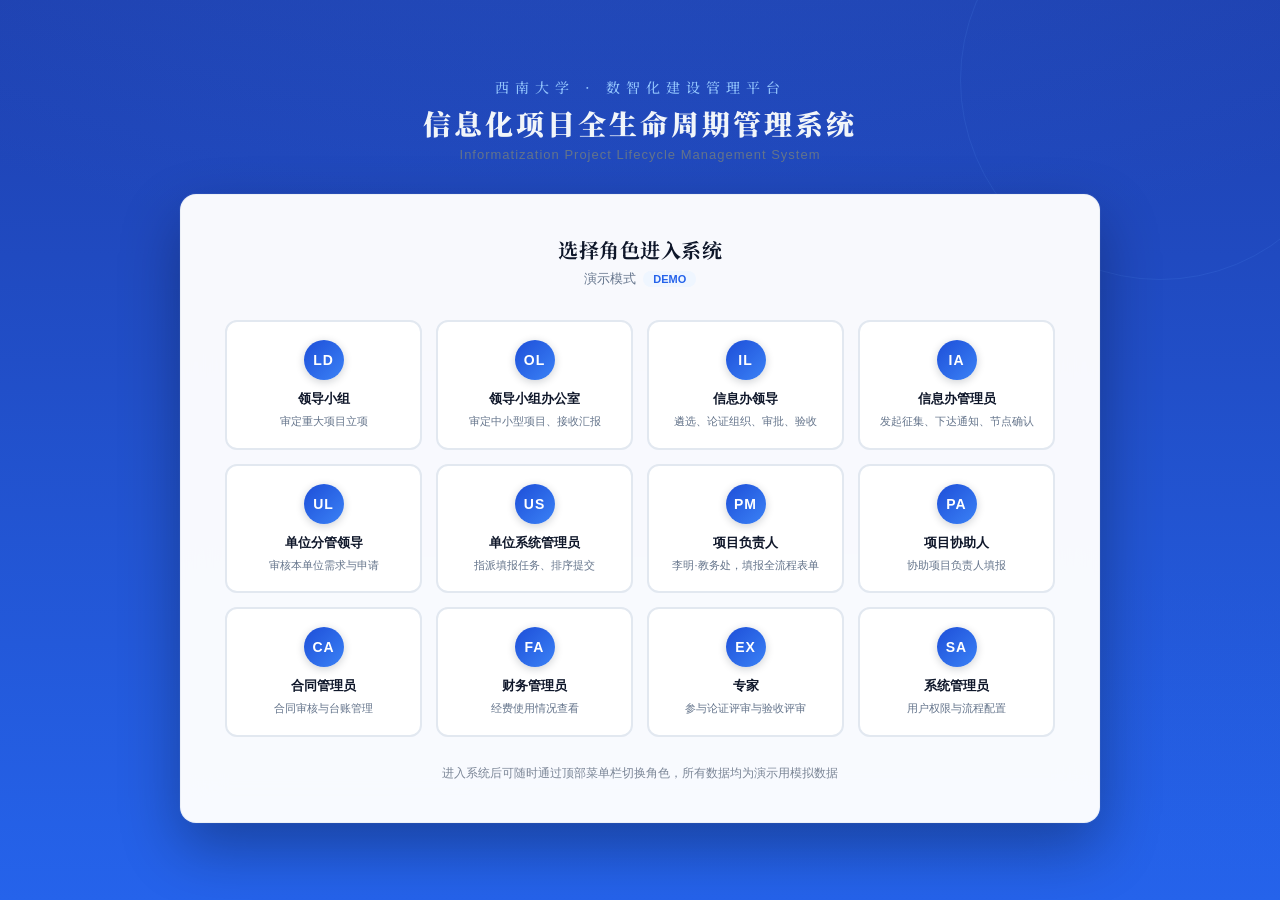
==== commit 2cec5532: "fix(wiki+code): cross-repo audit 修复 — BR编号、状态名称、规则数值对齐 wiki 侧（/audit 20260417 后续处置）： - glossary 新增"机" ====
--- a/my-project-code/demo/index.html
+++ b/my-project-code/demo/index.html
@@ -213,7 +213,7 @@
     </div>
   </div>
   <script>
-    const descs = { 'project-leader':'审定重大项目立项','office-leader':'审定中小型项目、接收汇报','info-leader':'遴选、论证组织、审批、验收','info-admin':'发起征集、下达通知、节点确认','unit-leader':'审核本单位需求与申请','unit-sysadmin':'指派填报任务、排序提交','project-manager':'李明·教务处，填报全流程表单','project-assistant':'协助项目负责人填报','contract-admin':'合同审核与台账管理','finance-admin':'经费使用情况查看','expert':'参与论证评审与验收评审','sys-admin':'用户权限与流程配置' };
+    const descs = { 'leadership-group':'审定重大项目立项','leadership-office':'审定中小型项目、接收汇报','info-leader':'遴选、论证组织、审批、验收','info-admin':'发起征集、下达通知、节点确认','unit-leader':'审核本单位需求与申请','unit-admin':'指派填报任务、排序提交','project-manager':'李明·教务处，填报全流程表单','project-assistant':'协助项目负责人填报','contract-admin':'合同审核与台账管理','finance-admin':'经费使用情况查看','expert':'参与论证评审与验收评审','sys-admin':'用户权限与流程配置' };
     const grid = document.getElementById('role-grid');
     DATA.roles.forEach(role => {
       const card = document.createElement('div');
